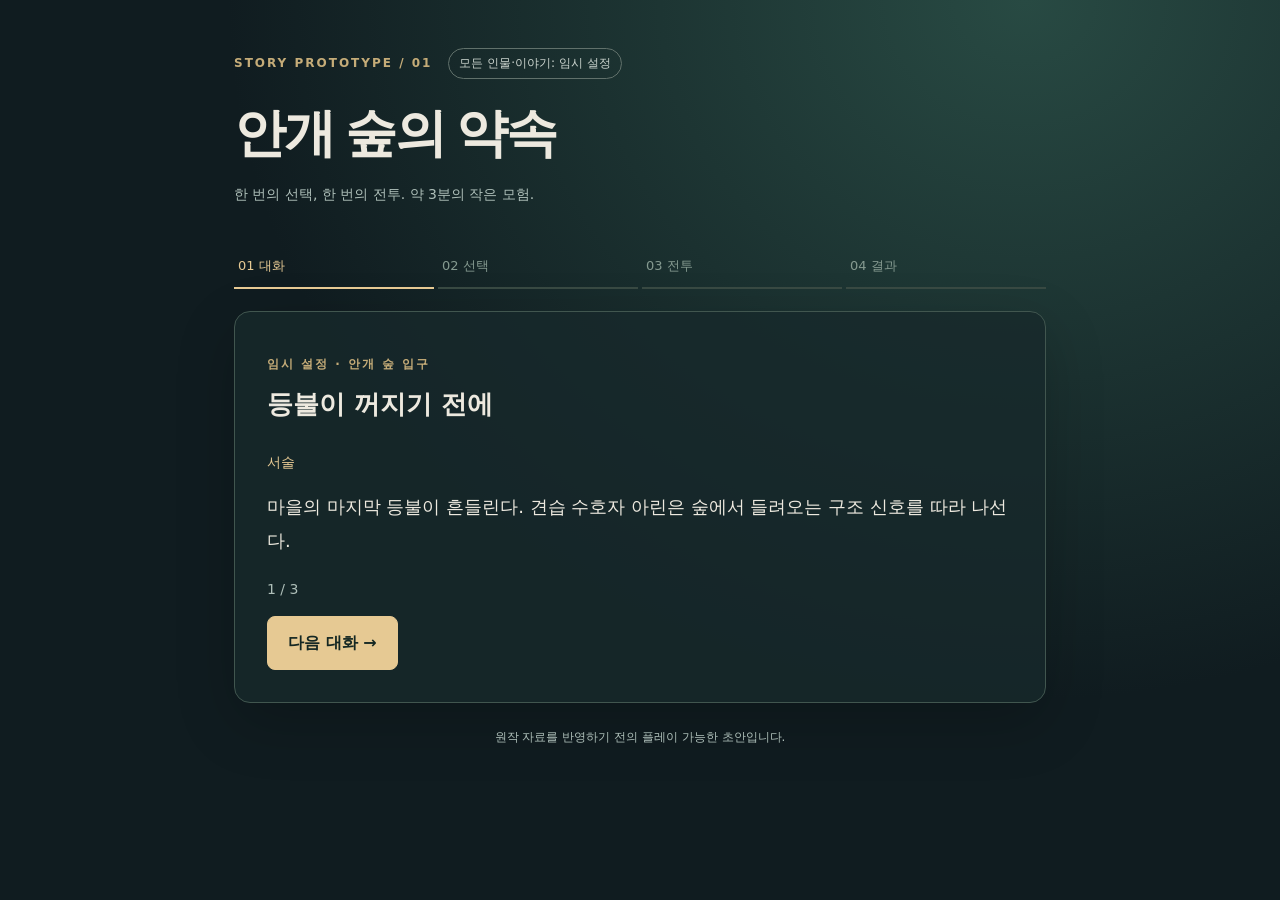
==== index.html @ 74ff7f52 "Add playable fantasy story game prototype" ====
<!doctype html>
<html lang="ko">
<head><meta charset="utf-8"><meta name="viewport" content="width=device-width, initial-scale=1"><title>안개 숲의 약속 · 스토리 게임 초안</title><link rel="stylesheet" href="style.css"><script defer src="data.js"></script><script defer src="battle.js"></script><script defer src="game.js"></script></head>
<body><main><header><span class="eyebrow">STORY PROTOTYPE / 01</span><span class="tag">모든 인물·이야기: 임시 설정</span><h1 id="title">안개 숲의 약속</h1><p class="subtitle">한 번의 선택, 한 번의 전투. 약 3분의 작은 모험.</p></header><nav aria-label="진행 단계"><ol id="steps"><li>01 대화</li><li>02 선택</li><li>03 전투</li><li>04 결과</li></ol></nav><section id="screen" aria-labelledby="scene-title"></section><footer>원작 자료를 반영하기 전의 플레이 가능한 초안입니다.</footer></main></body></html>
---- style.css ----
:root{color-scheme:dark;font-family:system-ui,-apple-system,'Segoe UI',sans-serif;color:#ede9df;background:#101c20}*{box-sizing:border-box}body{margin:0;background:radial-gradient(ellipse at 80% 0%,#284a43 0%,transparent 55%),#101c20;min-height:100vh}main{max-width:860px;margin:auto;padding:48px 24px}header{padding-bottom:24px}.eyebrow{font-size:12px;letter-spacing:2px;color:#c5ac78;font-weight:700}.tag{display:inline-block;font-size:12px;padding:6px 10px;border:1px solid #61716b;border-radius:20px;margin:0 0 0 16px;color:#ccd5cf}h1{font-family:Georgia,serif;font-size:clamp(32px,6vw,52px);letter-spacing:-2px;margin:20px 0 10px}.subtitle,.muted,footer{color:#aebfb9;font-size:14px;line-height:1.7}nav ol{list-style:none;display:flex;padding:0;gap:4px;margin:0 0 22px}nav li{flex:1;padding:12px 4px;border-bottom:2px solid #384942;color:#859a90;font-size:13px}nav li.active{color:#e6c993;border-color:#e6c993}section{background:#17292bcc;border:1px solid #41564f;border-radius:16px;padding:32px;box-shadow:0 20px 60px #0003}h2{font-size:26px;margin:14px 0 24px}h2:focus{outline:none}.speaker{color:#e6c993;font-size:14px;margin-top:32px}.narrative{font-size:18px;line-height:1.9;min-height:70px}button{font:inherit;font-weight:600;color:#142723;background:#e6c993;border:1px solid #e6c993;border-radius:8px;padding:14px 20px;cursor:pointer;line-height:1.5;transition:background .15s}button:hover{background:#f7dfb2}button:focus-visible{outline:3px solid #fff;outline-offset:4px}button:disabled{opacity:.4;cursor:not-allowed}.secondary{color:#eee;background:#21383a;border-color:#587268;text-align:left}.secondary:hover{background:#2b4846}.choices{display:grid;gap:14px}.choices strong,.choices span{display:block}.choices span{font-size:14px;color:#c1cfc6;font-weight:400;margin-top:6px}.fighters{display:grid;grid-template-columns:1fr 1fr;gap:16px}.fighter{padding:18px;border:1px solid #425a53;border-radius:10px;background:#102323}.fighter h3{margin:0;font-size:18px}.fighter p{font-size:14px;color:#c5d0c8}progress{width:100%;height:12px;accent-color:#98c8a1}.intent{padding:14px;background:#244037;border-radius:8px;color:#c6dccb}.heavy{background:#543a2d;color:#ffe0ad}.actions{display:flex;flex-wrap:wrap;gap:10px}.actions button{flex:1;min-width:150px;font-size:14px}.log{margin:24px 0;background:#0f2021;padding:16px;border-radius:8px;font-size:13px;color:#c1cfc6;line-height:1.6}.log p{margin:5px 0}footer{text-align:center;margin-top:24px;font-size:12px}@media(max-width:540px){main{padding:24px 16px}section{padding:22px 18px}.tag{margin:12px 0 0}.fighters{gap:8px}.fighter{padding:12px}.narrative{font-size:16px}.actions{flex-direction:column}}
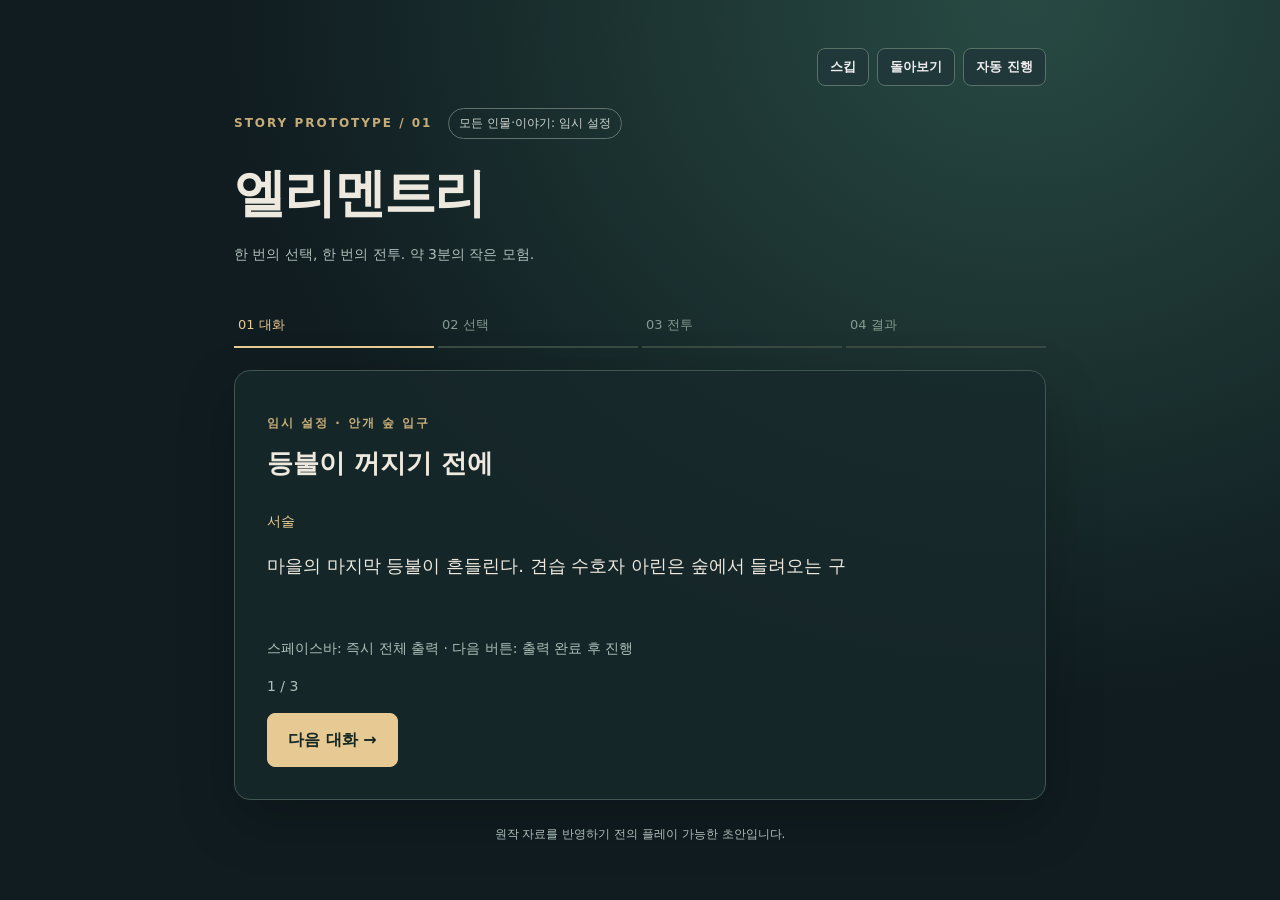
==== commit e1d7cb8e: "Rename game to Elementry and add story playback controls" ====
--- a/index.html
+++ b/index.html
@@ -1,4 +1,4 @@
 <!doctype html>
 <html lang="ko">
-<head><meta charset="utf-8"><meta name="viewport" content="width=device-width, initial-scale=1"><title>안개 숲의 약속 · 스토리 게임 초안</title><link rel="stylesheet" href="style.css"><script defer src="data.js"></script><script defer src="battle.js"></script><script defer src="game.js"></script></head>
-<body><main><header><span class="eyebrow">STORY PROTOTYPE / 01</span><span class="tag">모든 인물·이야기: 임시 설정</span><h1 id="title">안개 숲의 약속</h1><p class="subtitle">한 번의 선택, 한 번의 전투. 약 3분의 작은 모험.</p></header><nav aria-label="진행 단계"><ol id="steps"><li>01 대화</li><li>02 선택</li><li>03 전투</li><li>04 결과</li></ol></nav><section id="screen" aria-labelledby="scene-title"></section><footer>원작 자료를 반영하기 전의 플레이 가능한 초안입니다.</footer></main></body></html>
+<head><meta charset="utf-8"><meta name="viewport" content="width=device-width, initial-scale=1"><title>엘리멘트리 · 스토리 게임 초안</title><link rel="stylesheet" href="style.css"><script defer src="data.js"></script><script defer src="battle.js"></script><script defer src="game.js"></script></head>
+<body><main><header><div class="story-controls" role="group" aria-label="대화 조작"><button id="skip" type="button" class="secondary" aria-pressed="false">스킵</button><button id="review" type="button" class="secondary">돌아보기</button><button id="auto" type="button" class="secondary" aria-pressed="false">자동 진행</button></div><span class="eyebrow">STORY PROTOTYPE / 01</span><span class="tag">모든 인물·이야기: 임시 설정</span><h1 id="title">엘리멘트리</h1><p class="subtitle">한 번의 선택, 한 번의 전투. 약 3분의 작은 모험.</p></header><nav aria-label="진행 단계"><ol id="steps"><li>01 대화</li><li>02 선택</li><li>03 전투</li><li>04 결과</li></ol></nav><section id="screen" aria-labelledby="scene-title"></section><footer>원작 자료를 반영하기 전의 플레이 가능한 초안입니다.</footer></main><dialog id="review-dialog" aria-labelledby="review-title"><div class="review-heading"><h2 id="review-title">돌아보기</h2><button id="close-review" type="button" class="secondary">닫기</button></div><p class="muted">이번 플레이에서 만난 이야기입니다. 닫으면 이어서 진행합니다.</p><div id="review-content"></div></dialog></body></html>
--- a/style.css
+++ b/style.css
@@ -1 +1,3 @@
 :root{color-scheme:dark;font-family:system-ui,-apple-system,'Segoe UI',sans-serif;color:#ede9df;background:#101c20}*{box-sizing:border-box}body{margin:0;background:radial-gradient(ellipse at 80% 0%,#284a43 0%,transparent 55%),#101c20;min-height:100vh}main{max-width:860px;margin:auto;padding:48px 24px}header{padding-bottom:24px}.eyebrow{font-size:12px;letter-spacing:2px;color:#c5ac78;font-weight:700}.tag{display:inline-block;font-size:12px;padding:6px 10px;border:1px solid #61716b;border-radius:20px;margin:0 0 0 16px;color:#ccd5cf}h1{font-family:Georgia,serif;font-size:clamp(32px,6vw,52px);letter-spacing:-2px;margin:20px 0 10px}.subtitle,.muted,footer{color:#aebfb9;font-size:14px;line-height:1.7}nav ol{list-style:none;display:flex;padding:0;gap:4px;margin:0 0 22px}nav li{flex:1;padding:12px 4px;border-bottom:2px solid #384942;color:#859a90;font-size:13px}nav li.active{color:#e6c993;border-color:#e6c993}section{background:#17292bcc;border:1px solid #41564f;border-radius:16px;padding:32px;box-shadow:0 20px 60px #0003}h2{font-size:26px;margin:14px 0 24px}h2:focus{outline:none}.speaker{color:#e6c993;font-size:14px;margin-top:32px}.narrative{font-size:18px;line-height:1.9;min-height:70px}button{font:inherit;font-weight:600;color:#142723;background:#e6c993;border:1px solid #e6c993;border-radius:8px;padding:14px 20px;cursor:pointer;line-height:1.5;transition:background .15s}button:hover{background:#f7dfb2}button:focus-visible{outline:3px solid #fff;outline-offset:4px}button:disabled{opacity:.4;cursor:not-allowed}.secondary{color:#eee;background:#21383a;border-color:#587268;text-align:left}.secondary:hover{background:#2b4846}.choices{display:grid;gap:14px}.choices strong,.choices span{display:block}.choices span{font-size:14px;color:#c1cfc6;font-weight:400;margin-top:6px}.fighters{display:grid;grid-template-columns:1fr 1fr;gap:16px}.fighter{padding:18px;border:1px solid #425a53;border-radius:10px;background:#102323}.fighter h3{margin:0;font-size:18px}.fighter p{font-size:14px;color:#c5d0c8}progress{width:100%;height:12px;accent-color:#98c8a1}.intent{padding:14px;background:#244037;border-radius:8px;color:#c6dccb}.heavy{background:#543a2d;color:#ffe0ad}.actions{display:flex;flex-wrap:wrap;gap:10px}.actions button{flex:1;min-width:150px;font-size:14px}.log{margin:24px 0;background:#0f2021;padding:16px;border-radius:8px;font-size:13px;color:#c1cfc6;line-height:1.6}.log p{margin:5px 0}footer{text-align:center;margin-top:24px;font-size:12px}@media(max-width:540px){main{padding:24px 16px}section{padding:22px 18px}.tag{margin:12px 0 0}.fighters{gap:8px}.fighter{padding:12px}.narrative{font-size:16px}.actions{flex-direction:column}}
+
+.story-controls{display:flex;justify-content:flex-end;gap:8px;flex-wrap:wrap;margin-bottom:22px}.story-controls button{font-size:13px;padding:8px 12px}.story-controls button[aria-pressed="true"]{background:#e6c993;color:#142723}dialog{color:#ede9df;background:#17292b;border:1px solid #61716b;border-radius:16px;width:min(680px,calc(100% - 32px));max-height:80vh;padding:24px}dialog::backdrop{background:#000a}.review-heading{display:flex;justify-content:space-between;align-items:center;gap:16px}.review-heading h2{margin:0}.review-entry{padding:12px 0;border-bottom:1px solid #41564f}.review-entry p{line-height:1.8}.review-entry .speaker{margin:0;color:#e6c993}
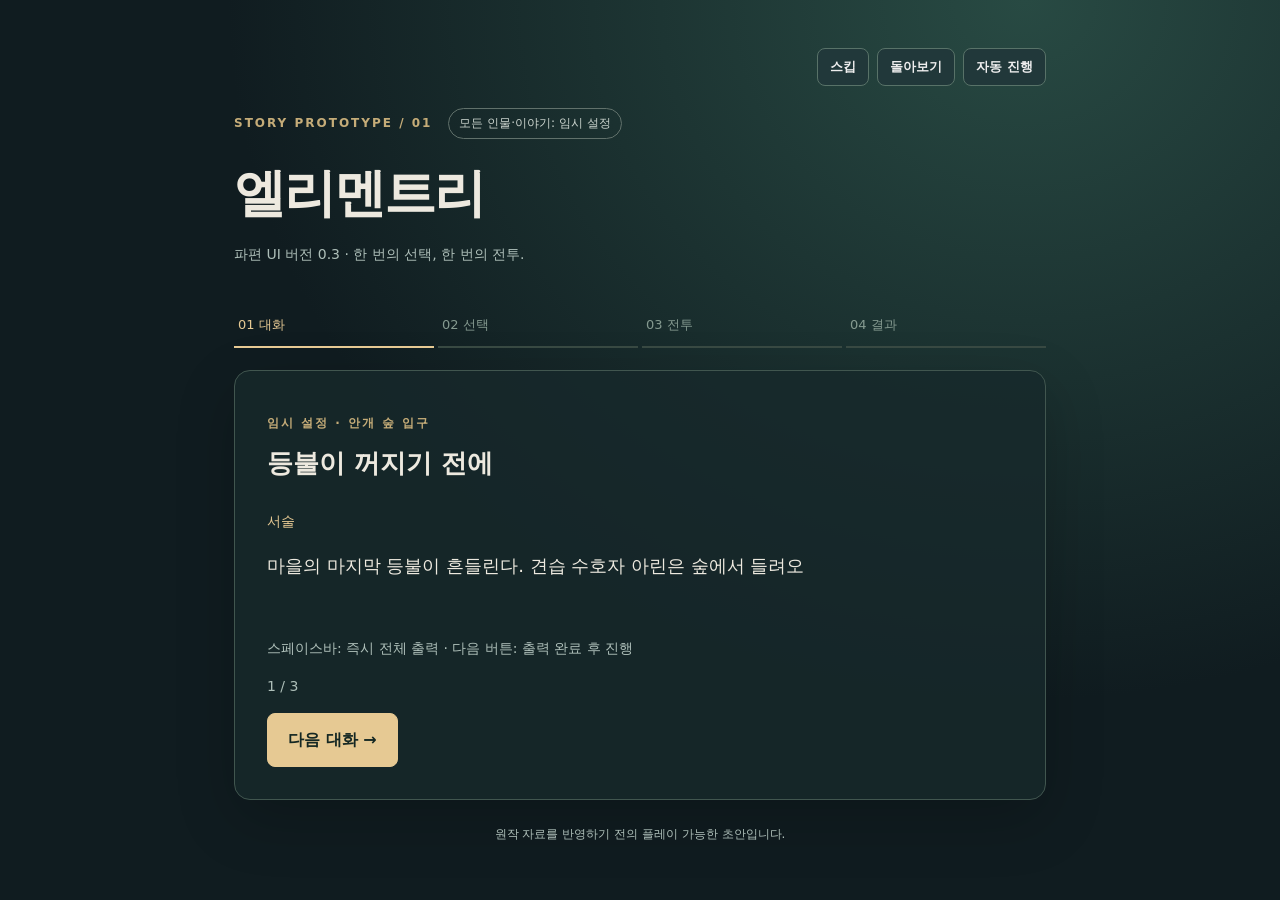
==== commit 21270f92: "Provide self-contained game file and direct navigation to shard gauge" ====
--- a/index.html
+++ b/index.html
@@ -1,4 +1,4 @@
 <!doctype html>
 <html lang="ko">
 <head><meta charset="utf-8"><meta name="viewport" content="width=device-width, initial-scale=1"><title>엘리멘트리 · 스토리 게임 초안</title><link rel="stylesheet" href="style.css"><script defer src="data.js"></script><script defer src="battle.js"></script><script defer src="game.js"></script></head>
-<body><main><header><div class="story-controls" role="group" aria-label="대화 조작"><button id="skip" type="button" class="secondary" aria-pressed="false">스킵</button><button id="review" type="button" class="secondary">돌아보기</button><button id="auto" type="button" class="secondary" aria-pressed="false">자동 진행</button></div><span class="eyebrow">STORY PROTOTYPE / 01</span><span class="tag">모든 인물·이야기: 임시 설정</span><h1 id="title">엘리멘트리</h1><p class="subtitle">한 번의 선택, 한 번의 전투. 약 3분의 작은 모험.</p></header><nav aria-label="진행 단계"><ol id="steps"><li>01 대화</li><li>02 선택</li><li>03 전투</li><li>04 결과</li></ol></nav><section id="screen" aria-labelledby="scene-title"></section><footer>원작 자료를 반영하기 전의 플레이 가능한 초안입니다.</footer></main><dialog id="review-dialog" aria-labelledby="review-title"><div class="review-heading"><h2 id="review-title">돌아보기</h2><button id="close-review" type="button" class="secondary">닫기</button></div><p class="muted">이번 플레이에서 만난 이야기입니다. 닫으면 이어서 진행합니다.</p><div id="review-content"></div></dialog></body></html>
+<body><main><header><div class="story-controls" role="group" aria-label="대화 조작"><button id="skip" type="button" class="secondary" aria-pressed="false">스킵</button><button id="review" type="button" class="secondary">돌아보기</button><button id="auto" type="button" class="secondary" aria-pressed="false">자동 진행</button></div><span class="eyebrow">STORY PROTOTYPE / 01</span><span class="tag">모든 인물·이야기: 임시 설정</span><h1 id="title">엘리멘트리</h1><p class="subtitle">파편 UI 버전 0.3 · 한 번의 선택, 한 번의 전투.</p></header><nav aria-label="진행 단계"><ol id="steps"><li>01 대화</li><li>02 선택</li><li>03 전투</li><li>04 결과</li></ol></nav><section id="screen" aria-labelledby="scene-title"></section><footer>원작 자료를 반영하기 전의 플레이 가능한 초안입니다.</footer></main><dialog id="review-dialog" aria-labelledby="review-title"><div class="review-heading"><h2 id="review-title">돌아보기</h2><button id="close-review" type="button" class="secondary">닫기</button></div><p class="muted">이번 플레이에서 만난 이야기입니다. 닫으면 이어서 진행합니다.</p><div id="review-content"></div></dialog></body></html>
--- a/style.css
+++ b/style.css
@@ -1,3 +1,6 @@
 :root{color-scheme:dark;font-family:system-ui,-apple-system,'Segoe UI',sans-serif;color:#ede9df;background:#101c20}*{box-sizing:border-box}body{margin:0;background:radial-gradient(ellipse at 80% 0%,#284a43 0%,transparent 55%),#101c20;min-height:100vh}main{max-width:860px;margin:auto;padding:48px 24px}header{padding-bottom:24px}.eyebrow{font-size:12px;letter-spacing:2px;color:#c5ac78;font-weight:700}.tag{display:inline-block;font-size:12px;padding:6px 10px;border:1px solid #61716b;border-radius:20px;margin:0 0 0 16px;color:#ccd5cf}h1{font-family:Georgia,serif;font-size:clamp(32px,6vw,52px);letter-spacing:-2px;margin:20px 0 10px}.subtitle,.muted,footer{color:#aebfb9;font-size:14px;line-height:1.7}nav ol{list-style:none;display:flex;padding:0;gap:4px;margin:0 0 22px}nav li{flex:1;padding:12px 4px;border-bottom:2px solid #384942;color:#859a90;font-size:13px}nav li.active{color:#e6c993;border-color:#e6c993}section{background:#17292bcc;border:1px solid #41564f;border-radius:16px;padding:32px;box-shadow:0 20px 60px #0003}h2{font-size:26px;margin:14px 0 24px}h2:focus{outline:none}.speaker{color:#e6c993;font-size:14px;margin-top:32px}.narrative{font-size:18px;line-height:1.9;min-height:70px}button{font:inherit;font-weight:600;color:#142723;background:#e6c993;border:1px solid #e6c993;border-radius:8px;padding:14px 20px;cursor:pointer;line-height:1.5;transition:background .15s}button:hover{background:#f7dfb2}button:focus-visible{outline:3px solid #fff;outline-offset:4px}button:disabled{opacity:.4;cursor:not-allowed}.secondary{color:#eee;background:#21383a;border-color:#587268;text-align:left}.secondary:hover{background:#2b4846}.choices{display:grid;gap:14px}.choices strong,.choices span{display:block}.choices span{font-size:14px;color:#c1cfc6;font-weight:400;margin-top:6px}.fighters{display:grid;grid-template-columns:1fr 1fr;gap:16px}.fighter{padding:18px;border:1px solid #425a53;border-radius:10px;background:#102323}.fighter h3{margin:0;font-size:18px}.fighter p{font-size:14px;color:#c5d0c8}progress{width:100%;height:12px;accent-color:#98c8a1}.intent{padding:14px;background:#244037;border-radius:8px;color:#c6dccb}.heavy{background:#543a2d;color:#ffe0ad}.actions{display:flex;flex-wrap:wrap;gap:10px}.actions button{flex:1;min-width:150px;font-size:14px}.log{margin:24px 0;background:#0f2021;padding:16px;border-radius:8px;font-size:13px;color:#c1cfc6;line-height:1.6}.log p{margin:5px 0}footer{text-align:center;margin-top:24px;font-size:12px}@media(max-width:540px){main{padding:24px 16px}section{padding:22px 18px}.tag{margin:12px 0 0}.fighters{gap:8px}.fighter{padding:12px}.narrative{font-size:16px}.actions{flex-direction:column}}
 
 .story-controls{display:flex;justify-content:flex-end;gap:8px;flex-wrap:wrap;margin-bottom:22px}.story-controls button{font-size:13px;padding:8px 12px}.story-controls button[aria-pressed="true"]{background:#e6c993;color:#142723}dialog{color:#ede9df;background:#17292b;border:1px solid #61716b;border-radius:16px;width:min(680px,calc(100% - 32px));max-height:80vh;padding:24px}dialog::backdrop{background:#000a}.review-heading{display:flex;justify-content:space-between;align-items:center;gap:16px}.review-heading h2{margin:0}.review-entry{padding:12px 0;border-bottom:1px solid #41564f}.review-entry p{line-height:1.8}.review-entry .speaker{margin:0;color:#e6c993}
+
+/* 파티 인물 컷과 다섯 조각의 파편. 실제 캐릭터 그림은 추후 교체합니다. */
+.party-panel{margin:-4px 0 24px;padding-bottom:20px;border-bottom:1px solid #405a55}.party-panel>.eyebrow{margin:0 0 14px}.party-strip{display:flex;gap:14px;overflow-x:auto;padding:4px 3px 10px}.party-cut{flex:0 0 112px;padding:6px;border:1px solid #47645e;background:#112326;border-radius:10px;opacity:.72}.party-cut.current{opacity:1;border-color:#dcbd7c;box-shadow:0 0 0 1px #dcbd7c55,0 0 18px #d1b77715}.party-cut>strong{display:block;font-size:14px;margin:8px 4px 3px}.member-role{display:block;color:#aebfb9;font-size:11px;margin:0 4px 12px}.current .member-role{color:#e6c993}.portrait{height:98px;position:relative;overflow:hidden;border-radius:5px;background:radial-gradient(ellipse at 70% 20%,#719aa055,transparent 60%),linear-gradient(150deg,#203f46,#101c26)}.portrait.miru{background:radial-gradient(ellipse at 25% 20%,#c6a57544,transparent 60%),linear-gradient(150deg,#44422b,#132823)}.silhouette{position:absolute;inset:0}.silhouette:before{content:'';position:absolute;left:32%;top:16%;width:37%;height:43%;background:linear-gradient(100deg,#121e23,#40575b);border-radius:40% 42% 46% 45%;transform:rotate(-8deg);box-shadow:-5px -6px 0 #13232b}.silhouette:after{content:'';position:absolute;left:6%;top:56%;width:90%;height:65%;background:linear-gradient(120deg,#12252c,#506b70);clip-path:polygon(25% 0,65% 0,100% 100%,0 100%)}.miru .silhouette:before{background:linear-gradient(100deg,#253126,#727253);box-shadow:-6px -8px 0 #202b20,5px -2px 0 #202b20}.miru .silhouette:after{background:linear-gradient(120deg,#253a32,#777651)}.portrait-placeholder{position:absolute;bottom:5px;right:5px;font-size:9px;color:#d3ded6;background:#102323bb;border-radius:3px;padding:2px 4px}.battle-command-panel{margin-top:24px;border-top:1px solid #47645e;padding-top:24px}.active-cost-panel{padding:20px 20px 14px;background:linear-gradient(120deg,#1d3738,#14292d);border:1px solid #52736a;border-radius:10px;margin-bottom:18px}.cost-heading{display:flex;align-items:center;justify-content:space-between;gap:10px;font-size:14px;color:#d4e4dd}.cost-heading strong{font-size:20px;color:#ddc78f;font-variant-numeric:tabular-nums}.fragment-gauge{display:flex;gap:5px;height:50px;max-width:540px;margin:16px auto 12px;filter:drop-shadow(0 0 7px #82d8c333)}.fragment-piece{flex:1;background:linear-gradient(125deg,#1d3439,#283e43);clip-path:polygon(17% 0,100% 8%,85% 100%,0 88%);position:relative;border-top:2px solid #44615e;border-bottom:2px solid #263e3b}.fragment-piece.filled{background:linear-gradient(135deg,#e3f2c7 0%,#87d3bc 30%,#4e9e99 62%,#245869 100%);border-top-color:#e8f6d5;border-bottom-color:#90c9b4}.fragment-piece:after{content:'';position:absolute;inset:4px 0;background:linear-gradient(160deg,transparent 48%,#efffd044 49%,transparent 52%);clip-path:polygon(0 0,100% 0,85% 70%,0 100%)}.fragment-piece:nth-child(1){clip-path:polygon(100% 8%,86% 100%,0 58%);transform:translateY(4px)}.fragment-piece:nth-child(2){transform:translateY(-3px);clip-path:polygon(19% 0,100% 11%,82% 100%,0 88%)}.fragment-piece:nth-child(3){transform:translateY(3px);clip-path:polygon(15% 0,100% 7%,86% 100%,0 94%)}.fragment-piece:nth-child(4){transform:translateY(-4px)}.fragment-piece:nth-child(5){clip-path:polygon(18% 0,100% 43%,0 100%);transform:translateY(2px)}.fragment-gauge.compact{height:14px;gap:2px;margin:0 2px 6px;filter:none}.compact .fragment-piece{border-width:1px}.compact .fragment-piece:nth-child(1),.compact .fragment-piece:nth-child(3){transform:translateY(1px)}.compact .fragment-piece:nth-child(2),.compact .fragment-piece:nth-child(4){transform:translateY(-1px)}.compact .fragment-piece:nth-child(5){transform:none}.cost-note{font-size:11px;color:#aebfb9;line-height:1.6;margin:12px 0 0}@media(max-width:540px){.active-cost-panel{padding:16px 12px 12px}.fragment-gauge{height:40px;gap:3px}.fragment-gauge.compact{height:14px}.cost-heading{font-size:12px}.party-cut{flex-basis:100px}.portrait{height:88px}.party-strip{gap:10px}}
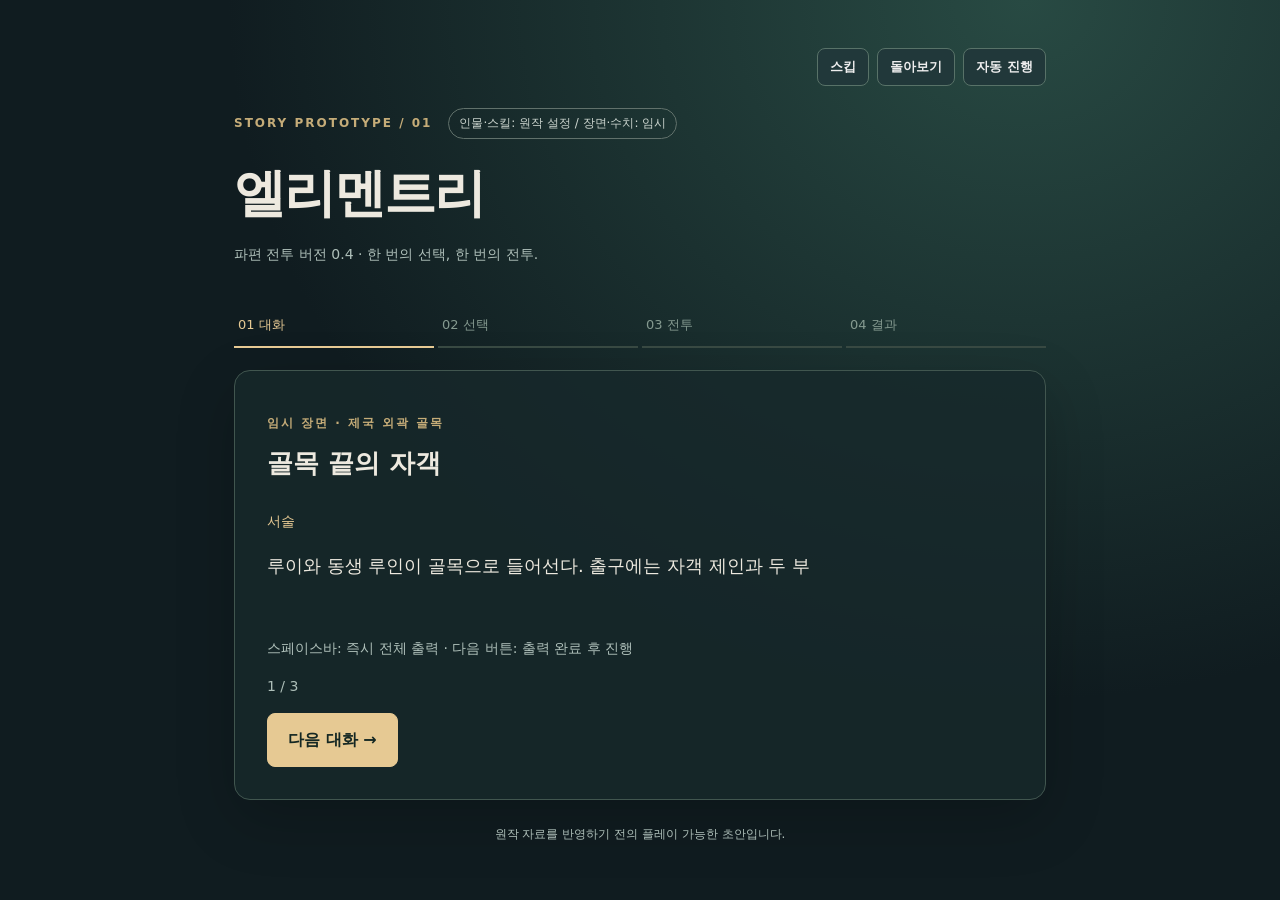
==== commit e225623c: "Implement shared shard-cost combat for Louis, Ruin and three assassins" ====
--- a/index.html
+++ b/index.html
@@ -1,4 +1,4 @@
 <!doctype html>
 <html lang="ko">
 <head><meta charset="utf-8"><meta name="viewport" content="width=device-width, initial-scale=1"><title>엘리멘트리 · 스토리 게임 초안</title><link rel="stylesheet" href="style.css"><script defer src="data.js"></script><script defer src="battle.js"></script><script defer src="game.js"></script></head>
-<body><main><header><div class="story-controls" role="group" aria-label="대화 조작"><button id="skip" type="button" class="secondary" aria-pressed="false">스킵</button><button id="review" type="button" class="secondary">돌아보기</button><button id="auto" type="button" class="secondary" aria-pressed="false">자동 진행</button></div><span class="eyebrow">STORY PROTOTYPE / 01</span><span class="tag">모든 인물·이야기: 임시 설정</span><h1 id="title">엘리멘트리</h1><p class="subtitle">파편 UI 버전 0.3 · 한 번의 선택, 한 번의 전투.</p></header><nav aria-label="진행 단계"><ol id="steps"><li>01 대화</li><li>02 선택</li><li>03 전투</li><li>04 결과</li></ol></nav><section id="screen" aria-labelledby="scene-title"></section><footer>원작 자료를 반영하기 전의 플레이 가능한 초안입니다.</footer></main><dialog id="review-dialog" aria-labelledby="review-title"><div class="review-heading"><h2 id="review-title">돌아보기</h2><button id="close-review" type="button" class="secondary">닫기</button></div><p class="muted">이번 플레이에서 만난 이야기입니다. 닫으면 이어서 진행합니다.</p><div id="review-content"></div></dialog></body></html>
+<body><main><header><div class="story-controls" role="group" aria-label="대화 조작"><button id="skip" type="button" class="secondary" aria-pressed="false">스킵</button><button id="review" type="button" class="secondary">돌아보기</button><button id="auto" type="button" class="secondary" aria-pressed="false">자동 진행</button></div><span class="eyebrow">STORY PROTOTYPE / 01</span><span class="tag">인물·스킬: 원작 설정 / 장면·수치: 임시</span><h1 id="title">엘리멘트리</h1><p class="subtitle">파편 전투 버전 0.4 · 한 번의 선택, 한 번의 전투.</p></header><nav aria-label="진행 단계"><ol id="steps"><li>01 대화</li><li>02 선택</li><li>03 전투</li><li>04 결과</li></ol></nav><section id="screen" aria-labelledby="scene-title"></section><footer>원작 자료를 반영하기 전의 플레이 가능한 초안입니다.</footer></main><dialog id="review-dialog" aria-labelledby="review-title"><div class="review-heading"><h2 id="review-title">돌아보기</h2><button id="close-review" type="button" class="secondary">닫기</button></div><p class="muted">이번 플레이에서 만난 이야기입니다. 닫으면 이어서 진행합니다.</p><div id="review-content"></div></dialog></body></html>
--- a/style.css
+++ b/style.css
@@ -4,3 +4,5 @@
 
 /* 파티 인물 컷과 다섯 조각의 파편. 실제 캐릭터 그림은 추후 교체합니다. */
 .party-panel{margin:-4px 0 24px;padding-bottom:20px;border-bottom:1px solid #405a55}.party-panel>.eyebrow{margin:0 0 14px}.party-strip{display:flex;gap:14px;overflow-x:auto;padding:4px 3px 10px}.party-cut{flex:0 0 112px;padding:6px;border:1px solid #47645e;background:#112326;border-radius:10px;opacity:.72}.party-cut.current{opacity:1;border-color:#dcbd7c;box-shadow:0 0 0 1px #dcbd7c55,0 0 18px #d1b77715}.party-cut>strong{display:block;font-size:14px;margin:8px 4px 3px}.member-role{display:block;color:#aebfb9;font-size:11px;margin:0 4px 12px}.current .member-role{color:#e6c993}.portrait{height:98px;position:relative;overflow:hidden;border-radius:5px;background:radial-gradient(ellipse at 70% 20%,#719aa055,transparent 60%),linear-gradient(150deg,#203f46,#101c26)}.portrait.miru{background:radial-gradient(ellipse at 25% 20%,#c6a57544,transparent 60%),linear-gradient(150deg,#44422b,#132823)}.silhouette{position:absolute;inset:0}.silhouette:before{content:'';position:absolute;left:32%;top:16%;width:37%;height:43%;background:linear-gradient(100deg,#121e23,#40575b);border-radius:40% 42% 46% 45%;transform:rotate(-8deg);box-shadow:-5px -6px 0 #13232b}.silhouette:after{content:'';position:absolute;left:6%;top:56%;width:90%;height:65%;background:linear-gradient(120deg,#12252c,#506b70);clip-path:polygon(25% 0,65% 0,100% 100%,0 100%)}.miru .silhouette:before{background:linear-gradient(100deg,#253126,#727253);box-shadow:-6px -8px 0 #202b20,5px -2px 0 #202b20}.miru .silhouette:after{background:linear-gradient(120deg,#253a32,#777651)}.portrait-placeholder{position:absolute;bottom:5px;right:5px;font-size:9px;color:#d3ded6;background:#102323bb;border-radius:3px;padding:2px 4px}.battle-command-panel{margin-top:24px;border-top:1px solid #47645e;padding-top:24px}.active-cost-panel{padding:20px 20px 14px;background:linear-gradient(120deg,#1d3738,#14292d);border:1px solid #52736a;border-radius:10px;margin-bottom:18px}.cost-heading{display:flex;align-items:center;justify-content:space-between;gap:10px;font-size:14px;color:#d4e4dd}.cost-heading strong{font-size:20px;color:#ddc78f;font-variant-numeric:tabular-nums}.fragment-gauge{display:flex;gap:5px;height:50px;max-width:540px;margin:16px auto 12px;filter:drop-shadow(0 0 7px #82d8c333)}.fragment-piece{flex:1;background:linear-gradient(125deg,#1d3439,#283e43);clip-path:polygon(17% 0,100% 8%,85% 100%,0 88%);position:relative;border-top:2px solid #44615e;border-bottom:2px solid #263e3b}.fragment-piece.filled{background:linear-gradient(135deg,#e3f2c7 0%,#87d3bc 30%,#4e9e99 62%,#245869 100%);border-top-color:#e8f6d5;border-bottom-color:#90c9b4}.fragment-piece:after{content:'';position:absolute;inset:4px 0;background:linear-gradient(160deg,transparent 48%,#efffd044 49%,transparent 52%);clip-path:polygon(0 0,100% 0,85% 70%,0 100%)}.fragment-piece:nth-child(1){clip-path:polygon(100% 8%,86% 100%,0 58%);transform:translateY(4px)}.fragment-piece:nth-child(2){transform:translateY(-3px);clip-path:polygon(19% 0,100% 11%,82% 100%,0 88%)}.fragment-piece:nth-child(3){transform:translateY(3px);clip-path:polygon(15% 0,100% 7%,86% 100%,0 94%)}.fragment-piece:nth-child(4){transform:translateY(-4px)}.fragment-piece:nth-child(5){clip-path:polygon(18% 0,100% 43%,0 100%);transform:translateY(2px)}.fragment-gauge.compact{height:14px;gap:2px;margin:0 2px 6px;filter:none}.compact .fragment-piece{border-width:1px}.compact .fragment-piece:nth-child(1),.compact .fragment-piece:nth-child(3){transform:translateY(1px)}.compact .fragment-piece:nth-child(2),.compact .fragment-piece:nth-child(4){transform:translateY(-1px)}.compact .fragment-piece:nth-child(5){transform:none}.cost-note{font-size:11px;color:#aebfb9;line-height:1.6;margin:12px 0 0}@media(max-width:540px){.active-cost-panel{padding:16px 12px 12px}.fragment-gauge{height:40px;gap:3px}.fragment-gauge.compact{height:14px}.cost-heading{font-size:12px}.party-cut{flex-basis:100px}.portrait{height:88px}.party-strip{gap:10px}}
+
+.member-health{display:block;color:#d3ded6;font-size:11px;margin:0 4px 12px}.member-status{display:block;font-size:10px;color:#bfcabd;line-height:1.5;margin:6px 4px;overflow-wrap:anywhere}.party-cut{flex-basis:132px}.party-cut.fallen{opacity:.4}.enemy-line{display:grid;grid-template-columns:repeat(3,minmax(0,1fr));gap:12px}.enemy-card{color:#ede9df;background:#15272a;border:1px solid #52635e;border-radius:10px;padding:14px;text-align:left;font-weight:400;min-width:0}.enemy-card>strong,.enemy-card>span{display:block}.enemy-card>strong{font-size:16px;overflow-wrap:anywhere}.enemy-card .muted{font-size:11px;margin:4px 0}.enemy-card .enemy-health{font-size:12px;margin:12px 0}.enemy-card progress{height:8px;margin-bottom:16px}.enemy-card.selected{border-color:#e6c993;background:#293b36;box-shadow:0 0 0 1px #e6c99366}.enemy-card.acting{border-color:#e09c85;background:#392d2d}.enemy-card:hover:not(:disabled){background:#2b4846}.enemy-card:disabled{opacity:.7}.enemy-card .fragment-gauge.compact{max-width:150px;margin:0 0 8px}.status-badge{font-size:11px;color:#cfb7e6;line-height:1.5;min-height:32px;margin-top:10px;overflow-wrap:anywhere}.battle-skills{display:grid;grid-template-columns:repeat(2,minmax(0,1fr));gap:10px}.battle-skills button{min-width:0}.battle-skills strong,.skill-cost,.skill-description,.unavailable-reason{display:block}.battle-skills strong{font-size:15px}.skill-cost{color:#e6c993;font-size:12px;margin:5px 0}.skill-description{color:#bfd0c9;font-size:12px;font-weight:400;line-height:1.6;margin-top:5px}.unavailable-reason{color:#edbda4;font-size:11px;margin-top:6px}.battle-skills button:disabled{opacity:.6}.target-info{font-size:13px;color:#dfd0a3;line-height:1.7}.active-cost-panel:focus-visible{outline:2px solid #e6c993;outline-offset:3px}@media(max-width:540px){.party-cut{flex-basis:120px}.enemy-line{gap:6px}.enemy-card{padding:9px 6px}.enemy-card>strong{font-size:12px}.enemy-card .enemy-health{font-size:10px}.enemy-card .cost-note{font-size:10px}.battle-skills{grid-template-columns:1fr}.status-badge{font-size:10px}}
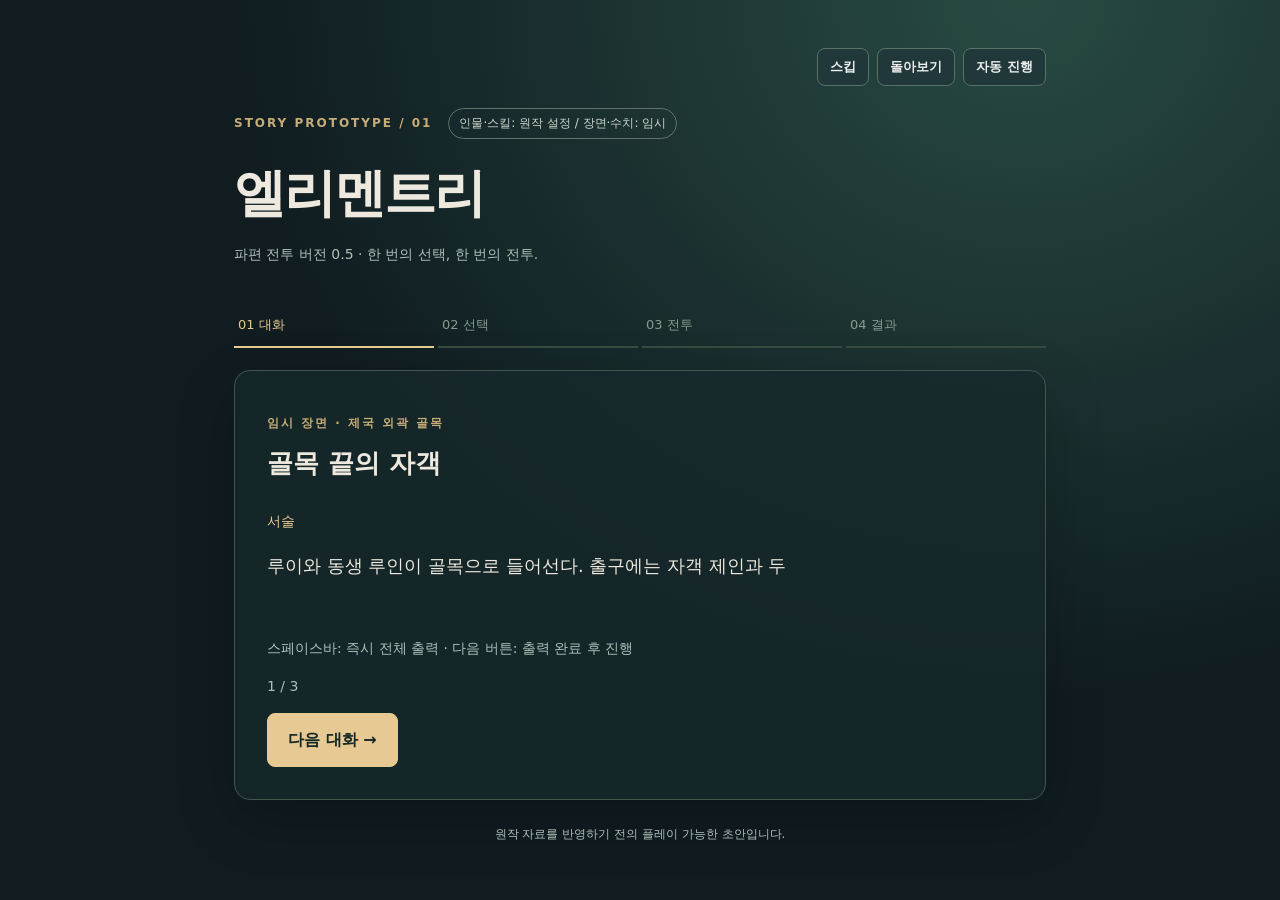
==== commit 7a704ecd: "Automate enemy turns, animate health damage and spread darkness to every enemy" ====
--- a/index.html
+++ b/index.html
@@ -1,4 +1,4 @@
 <!doctype html>
 <html lang="ko">
 <head><meta charset="utf-8"><meta name="viewport" content="width=device-width, initial-scale=1"><title>엘리멘트리 · 스토리 게임 초안</title><link rel="stylesheet" href="style.css"><script defer src="data.js"></script><script defer src="battle.js"></script><script defer src="game.js"></script></head>
-<body><main><header><div class="story-controls" role="group" aria-label="대화 조작"><button id="skip" type="button" class="secondary" aria-pressed="false">스킵</button><button id="review" type="button" class="secondary">돌아보기</button><button id="auto" type="button" class="secondary" aria-pressed="false">자동 진행</button></div><span class="eyebrow">STORY PROTOTYPE / 01</span><span class="tag">인물·스킬: 원작 설정 / 장면·수치: 임시</span><h1 id="title">엘리멘트리</h1><p class="subtitle">파편 전투 버전 0.4 · 한 번의 선택, 한 번의 전투.</p></header><nav aria-label="진행 단계"><ol id="steps"><li>01 대화</li><li>02 선택</li><li>03 전투</li><li>04 결과</li></ol></nav><section id="screen" aria-labelledby="scene-title"></section><footer>원작 자료를 반영하기 전의 플레이 가능한 초안입니다.</footer></main><dialog id="review-dialog" aria-labelledby="review-title"><div class="review-heading"><h2 id="review-title">돌아보기</h2><button id="close-review" type="button" class="secondary">닫기</button></div><p class="muted">이번 플레이에서 만난 이야기입니다. 닫으면 이어서 진행합니다.</p><div id="review-content"></div></dialog></body></html>
+<body><main><header><div class="story-controls" role="group" aria-label="대화 조작"><button id="skip" type="button" class="secondary" aria-pressed="false">스킵</button><button id="review" type="button" class="secondary">돌아보기</button><button id="auto" type="button" class="secondary" aria-pressed="false">자동 진행</button></div><span class="eyebrow">STORY PROTOTYPE / 01</span><span class="tag">인물·스킬: 원작 설정 / 장면·수치: 임시</span><h1 id="title">엘리멘트리</h1><p class="subtitle">파편 전투 버전 0.5 · 한 번의 선택, 한 번의 전투.</p></header><nav aria-label="진행 단계"><ol id="steps"><li>01 대화</li><li>02 선택</li><li>03 전투</li><li>04 결과</li></ol></nav><section id="screen" aria-labelledby="scene-title"></section><footer>원작 자료를 반영하기 전의 플레이 가능한 초안입니다.</footer></main><dialog id="review-dialog" aria-labelledby="review-title"><div class="review-heading"><h2 id="review-title">돌아보기</h2><button id="close-review" type="button" class="secondary">닫기</button></div><p class="muted">이번 플레이에서 만난 이야기입니다. 닫으면 이어서 진행합니다.</p><div id="review-content"></div></dialog></body></html>
--- a/style.css
+++ b/style.css
@@ -6,3 +6,5 @@
 .party-panel{margin:-4px 0 24px;padding-bottom:20px;border-bottom:1px solid #405a55}.party-panel>.eyebrow{margin:0 0 14px}.party-strip{display:flex;gap:14px;overflow-x:auto;padding:4px 3px 10px}.party-cut{flex:0 0 112px;padding:6px;border:1px solid #47645e;background:#112326;border-radius:10px;opacity:.72}.party-cut.current{opacity:1;border-color:#dcbd7c;box-shadow:0 0 0 1px #dcbd7c55,0 0 18px #d1b77715}.party-cut>strong{display:block;font-size:14px;margin:8px 4px 3px}.member-role{display:block;color:#aebfb9;font-size:11px;margin:0 4px 12px}.current .member-role{color:#e6c993}.portrait{height:98px;position:relative;overflow:hidden;border-radius:5px;background:radial-gradient(ellipse at 70% 20%,#719aa055,transparent 60%),linear-gradient(150deg,#203f46,#101c26)}.portrait.miru{background:radial-gradient(ellipse at 25% 20%,#c6a57544,transparent 60%),linear-gradient(150deg,#44422b,#132823)}.silhouette{position:absolute;inset:0}.silhouette:before{content:'';position:absolute;left:32%;top:16%;width:37%;height:43%;background:linear-gradient(100deg,#121e23,#40575b);border-radius:40% 42% 46% 45%;transform:rotate(-8deg);box-shadow:-5px -6px 0 #13232b}.silhouette:after{content:'';position:absolute;left:6%;top:56%;width:90%;height:65%;background:linear-gradient(120deg,#12252c,#506b70);clip-path:polygon(25% 0,65% 0,100% 100%,0 100%)}.miru .silhouette:before{background:linear-gradient(100deg,#253126,#727253);box-shadow:-6px -8px 0 #202b20,5px -2px 0 #202b20}.miru .silhouette:after{background:linear-gradient(120deg,#253a32,#777651)}.portrait-placeholder{position:absolute;bottom:5px;right:5px;font-size:9px;color:#d3ded6;background:#102323bb;border-radius:3px;padding:2px 4px}.battle-command-panel{margin-top:24px;border-top:1px solid #47645e;padding-top:24px}.active-cost-panel{padding:20px 20px 14px;background:linear-gradient(120deg,#1d3738,#14292d);border:1px solid #52736a;border-radius:10px;margin-bottom:18px}.cost-heading{display:flex;align-items:center;justify-content:space-between;gap:10px;font-size:14px;color:#d4e4dd}.cost-heading strong{font-size:20px;color:#ddc78f;font-variant-numeric:tabular-nums}.fragment-gauge{display:flex;gap:5px;height:50px;max-width:540px;margin:16px auto 12px;filter:drop-shadow(0 0 7px #82d8c333)}.fragment-piece{flex:1;background:linear-gradient(125deg,#1d3439,#283e43);clip-path:polygon(17% 0,100% 8%,85% 100%,0 88%);position:relative;border-top:2px solid #44615e;border-bottom:2px solid #263e3b}.fragment-piece.filled{background:linear-gradient(135deg,#e3f2c7 0%,#87d3bc 30%,#4e9e99 62%,#245869 100%);border-top-color:#e8f6d5;border-bottom-color:#90c9b4}.fragment-piece:after{content:'';position:absolute;inset:4px 0;background:linear-gradient(160deg,transparent 48%,#efffd044 49%,transparent 52%);clip-path:polygon(0 0,100% 0,85% 70%,0 100%)}.fragment-piece:nth-child(1){clip-path:polygon(100% 8%,86% 100%,0 58%);transform:translateY(4px)}.fragment-piece:nth-child(2){transform:translateY(-3px);clip-path:polygon(19% 0,100% 11%,82% 100%,0 88%)}.fragment-piece:nth-child(3){transform:translateY(3px);clip-path:polygon(15% 0,100% 7%,86% 100%,0 94%)}.fragment-piece:nth-child(4){transform:translateY(-4px)}.fragment-piece:nth-child(5){clip-path:polygon(18% 0,100% 43%,0 100%);transform:translateY(2px)}.fragment-gauge.compact{height:14px;gap:2px;margin:0 2px 6px;filter:none}.compact .fragment-piece{border-width:1px}.compact .fragment-piece:nth-child(1),.compact .fragment-piece:nth-child(3){transform:translateY(1px)}.compact .fragment-piece:nth-child(2),.compact .fragment-piece:nth-child(4){transform:translateY(-1px)}.compact .fragment-piece:nth-child(5){transform:none}.cost-note{font-size:11px;color:#aebfb9;line-height:1.6;margin:12px 0 0}@media(max-width:540px){.active-cost-panel{padding:16px 12px 12px}.fragment-gauge{height:40px;gap:3px}.fragment-gauge.compact{height:14px}.cost-heading{font-size:12px}.party-cut{flex-basis:100px}.portrait{height:88px}.party-strip{gap:10px}}
 
 .member-health{display:block;color:#d3ded6;font-size:11px;margin:0 4px 12px}.member-status{display:block;font-size:10px;color:#bfcabd;line-height:1.5;margin:6px 4px;overflow-wrap:anywhere}.party-cut{flex-basis:132px}.party-cut.fallen{opacity:.4}.enemy-line{display:grid;grid-template-columns:repeat(3,minmax(0,1fr));gap:12px}.enemy-card{color:#ede9df;background:#15272a;border:1px solid #52635e;border-radius:10px;padding:14px;text-align:left;font-weight:400;min-width:0}.enemy-card>strong,.enemy-card>span{display:block}.enemy-card>strong{font-size:16px;overflow-wrap:anywhere}.enemy-card .muted{font-size:11px;margin:4px 0}.enemy-card .enemy-health{font-size:12px;margin:12px 0}.enemy-card progress{height:8px;margin-bottom:16px}.enemy-card.selected{border-color:#e6c993;background:#293b36;box-shadow:0 0 0 1px #e6c99366}.enemy-card.acting{border-color:#e09c85;background:#392d2d}.enemy-card:hover:not(:disabled){background:#2b4846}.enemy-card:disabled{opacity:.7}.enemy-card .fragment-gauge.compact{max-width:150px;margin:0 0 8px}.status-badge{font-size:11px;color:#cfb7e6;line-height:1.5;min-height:32px;margin-top:10px;overflow-wrap:anywhere}.battle-skills{display:grid;grid-template-columns:repeat(2,minmax(0,1fr));gap:10px}.battle-skills button{min-width:0}.battle-skills strong,.skill-cost,.skill-description,.unavailable-reason{display:block}.battle-skills strong{font-size:15px}.skill-cost{color:#e6c993;font-size:12px;margin:5px 0}.skill-description{color:#bfd0c9;font-size:12px;font-weight:400;line-height:1.6;margin-top:5px}.unavailable-reason{color:#edbda4;font-size:11px;margin-top:6px}.battle-skills button:disabled{opacity:.6}.target-info{font-size:13px;color:#dfd0a3;line-height:1.7}.active-cost-panel:focus-visible{outline:2px solid #e6c993;outline-offset:3px}@media(max-width:540px){.party-cut{flex-basis:120px}.enemy-line{gap:6px}.enemy-card{padding:9px 6px}.enemy-card>strong{font-size:12px}.enemy-card .enemy-health{font-size:10px}.enemy-card .cost-note{font-size:10px}.battle-skills{grid-template-columns:1fr}.status-badge{font-size:10px}}
+
+.hp-track{height:9px;position:relative;overflow:visible;background:#0a171b;border-radius:4px;margin:8px 0 16px;isolation:isolate}.hp-fill,.hp-burn{position:absolute;inset:0;border-radius:4px;transform-origin:left center;pointer-events:none}.hp-fill{background:linear-gradient(90deg,#579c86,#bfe4b6);z-index:2}.hp-burn{background:linear-gradient(90deg,#cf542a,#ffa836,#fff6a4);z-index:1}.damaged .hp-fill{transition:transform var(--hp-duration) ease-out}.damaged .hp-burn{transition:transform calc(var(--hp-duration) + 150ms) ease-out 150ms;box-shadow:0 0 12px #ff8b3c99}.damaged .hp-burn:after{content:'';position:absolute;right:0;top:-8px;width:12px;height:22px;border-radius:70% 25% 60% 35%;background:radial-gradient(ellipse at bottom,#fff4ae,#ff9336 45%,#f4401a66 70%,transparent 75%);filter:drop-shadow(0 0 5px #ffac52);animation:hp-flame calc(var(--hp-duration) + 250ms) ease-out forwards}.damaged{animation:hp-hit 350ms ease-out}.party-cut .hp-track{margin:0 4px 15px;height:6px}.enemy-card .hp-track{margin-bottom:16px}.battle-screen .log{max-height:190px;overflow:auto;scrollbar-width:thin}.combat-typing:after{content:'▍';color:#e6c993;animation:typing-caret .6s steps(2) infinite}@keyframes hp-flame{0%{opacity:1;transform:scaleY(.65) rotate(-8deg)}25%{opacity:1;transform:scaleY(1.2) rotate(12deg)}60%{opacity:.9;transform:scaleY(.85) rotate(-12deg)}100%{opacity:0;transform:scaleY(.3)}}@keyframes hp-hit{0%,100%{filter:none}30%{filter:brightness(1.7);box-shadow:0 0 10px #ff773c}}@keyframes typing-caret{to{opacity:0}}@media(prefers-reduced-motion:reduce){.damaged .hp-fill,.damaged .hp-burn{transition:none}.damaged,.damaged .hp-burn:after,.combat-typing:after{animation:none}.damaged .hp-burn:after{display:none}}
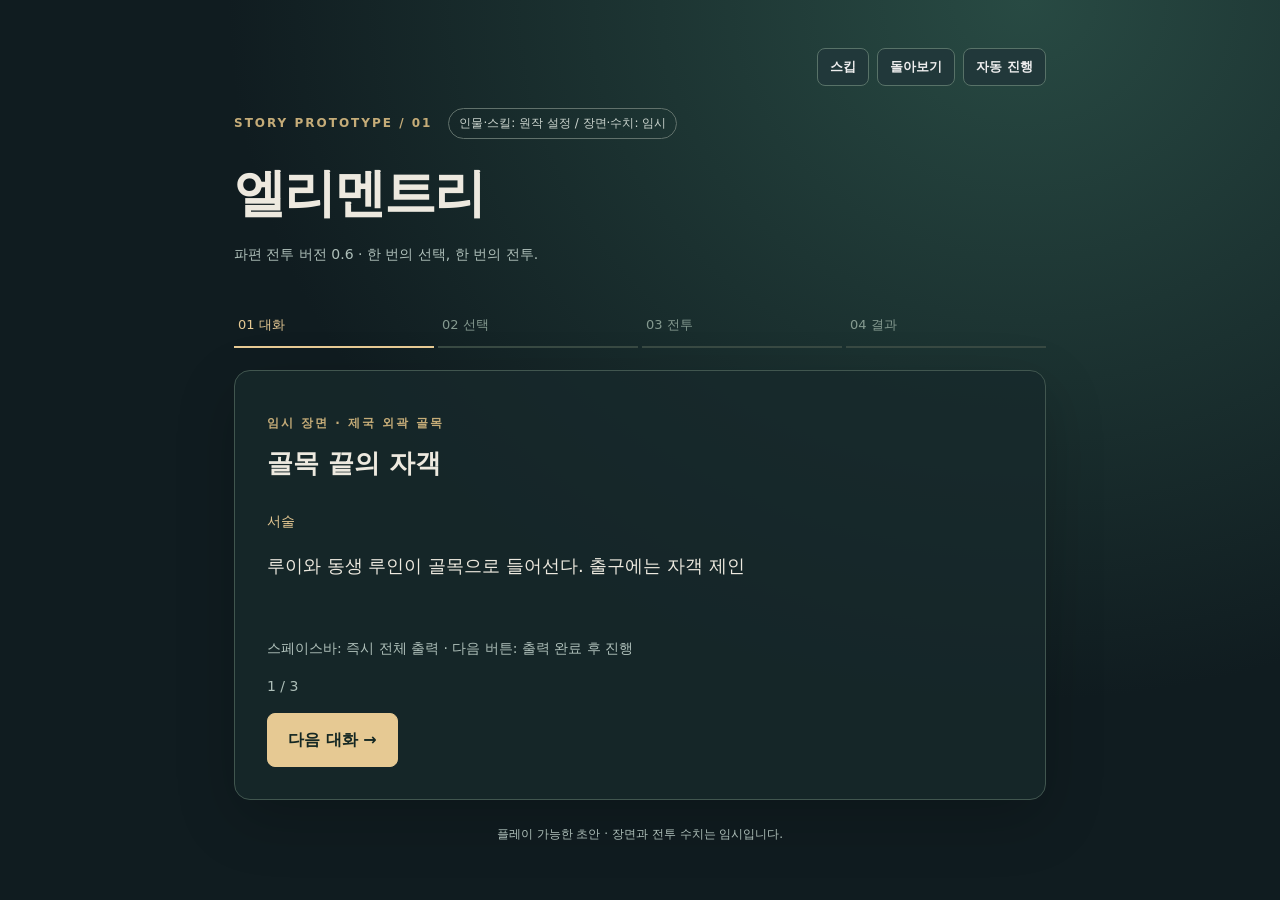
==== commit 728834ef: "Separate editable Louis and Ruin definitions into character files" ====
--- a/index.html
+++ b/index.html
@@ -1,4 +1,4 @@
 <!doctype html>
 <html lang="ko">
-<head><meta charset="utf-8"><meta name="viewport" content="width=device-width, initial-scale=1"><title>엘리멘트리 · 스토리 게임 초안</title><link rel="stylesheet" href="style.css"><script defer src="data.js"></script><script defer src="battle.js"></script><script defer src="game.js"></script></head>
-<body><main><header><div class="story-controls" role="group" aria-label="대화 조작"><button id="skip" type="button" class="secondary" aria-pressed="false">스킵</button><button id="review" type="button" class="secondary">돌아보기</button><button id="auto" type="button" class="secondary" aria-pressed="false">자동 진행</button></div><span class="eyebrow">STORY PROTOTYPE / 01</span><span class="tag">인물·스킬: 원작 설정 / 장면·수치: 임시</span><h1 id="title">엘리멘트리</h1><p class="subtitle">파편 전투 버전 0.5 · 한 번의 선택, 한 번의 전투.</p></header><nav aria-label="진행 단계"><ol id="steps"><li>01 대화</li><li>02 선택</li><li>03 전투</li><li>04 결과</li></ol></nav><section id="screen" aria-labelledby="scene-title"></section><footer>원작 자료를 반영하기 전의 플레이 가능한 초안입니다.</footer></main><dialog id="review-dialog" aria-labelledby="review-title"><div class="review-heading"><h2 id="review-title">돌아보기</h2><button id="close-review" type="button" class="secondary">닫기</button></div><p class="muted">이번 플레이에서 만난 이야기입니다. 닫으면 이어서 진행합니다.</p><div id="review-content"></div></dialog></body></html>
+<head><meta charset="utf-8"><meta name="viewport" content="width=device-width, initial-scale=1"><title>엘리멘트리 · 스토리 게임 초안</title><link rel="stylesheet" href="style.css"><script defer src="characters/루이.js"></script><script defer src="characters/루인.js"></script><script defer src="data.js"></script><script defer src="battle.js"></script><script defer src="game.js"></script></head>
+<body><main><header><div class="story-controls" role="group" aria-label="대화 조작"><button id="skip" type="button" class="secondary" aria-pressed="false">스킵</button><button id="review" type="button" class="secondary">돌아보기</button><button id="auto" type="button" class="secondary" aria-pressed="false">자동 진행</button></div><span class="eyebrow">STORY PROTOTYPE / 01</span><span class="tag">인물·스킬: 원작 설정 / 장면·수치: 임시</span><h1 id="title">엘리멘트리</h1><p class="subtitle">파편 전투 버전 0.6 · 한 번의 선택, 한 번의 전투.</p></header><nav aria-label="진행 단계"><ol id="steps"><li>01 대화</li><li>02 선택</li><li>03 전투</li><li>04 결과</li></ol></nav><section id="screen" aria-labelledby="scene-title"></section><footer>플레이 가능한 초안 · 장면과 전투 수치는 임시입니다.</footer></main><dialog id="review-dialog" aria-labelledby="review-title"><div class="review-heading"><h2 id="review-title">돌아보기</h2><button id="close-review" type="button" class="secondary">닫기</button></div><p class="muted">이번 플레이에서 만난 이야기입니다. 닫으면 이어서 진행합니다.</p><div id="review-content"></div></dialog></body></html>
